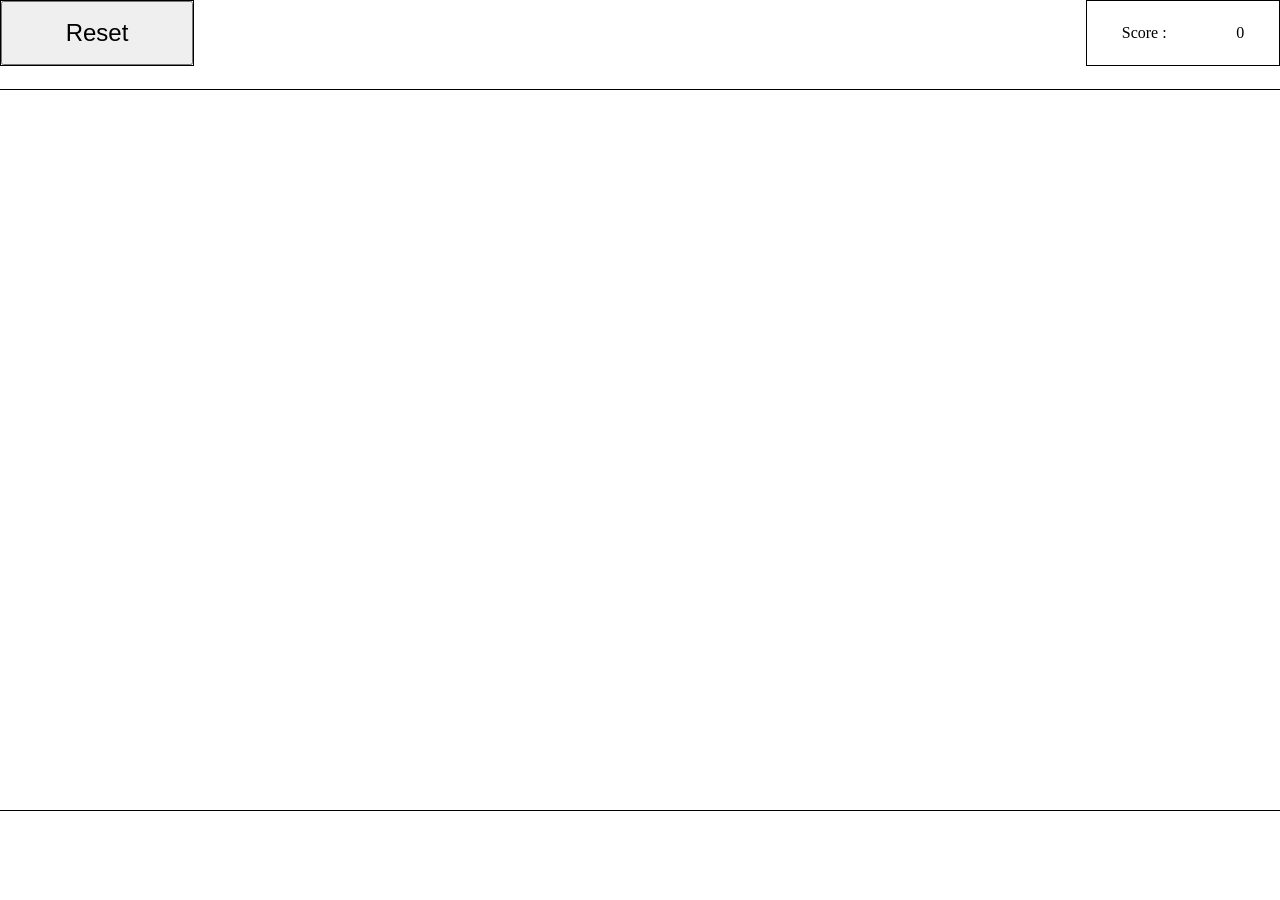
==== index.html @ f9005aab "First commit" ====
<!DOCTYPE html>
<html lang="en">
<head>
    <meta charset="UTF-8">
    <meta http-equiv="X-UA-Compatible" content="IE=edge">
    <meta name="viewport" content="width=device-width, initial-scale=1.0">
    <link rel="stylesheet" href="style.css">
    <script src="script.js" defer></script>
    <title>Survive!</title>
</head>
<body>
    <div id="ui">
        <div id="retry">
            <button id="retry-button">Reset</button>
        </div>
        <div id="score-section">
            <p>Score : </p>
            <p id="actual-score">0</p>
        </div>
    </div>
    <canvas id="main-canvas"></canvas>
    <img src="layer-1.png" alt="" class = "background-image"><img src="layer-2.png" alt="" class = "background-image"><img src="layer-3.png" alt="" class = "background-image"><img src="layer-4.png" alt="" class = "background-image">
    <img src="bestestest-ship.png" alt="" id="player-image">
    <img src="black-rocket.png" alt="" id="enemy-image">
    <img src="bullet.svg" alt="" id="bullet">
    <img src="Ellipse 2.svg" alt="" id="pickup">
</body>
</html>
---- style.css ----
*
{
    margin: 0px;
    padding: 0px;
}
img
{
    display: none;
}
#ui
{
    display: flex;
    justify-content: space-between;
    height : 10%;
}
#retry
{
    border : 1px solid black;
    width : 15%;
}
#retry-button
{
    display: block;
    width : 100%;
    padding : 1rem;
    font-size: 1.5rem;
}
#score-section
{
    display: flex;
    justify-content: space-around;
    align-items: center;
    width : 15%;
    border: 1px solid black;
}
#main-canvas
{
    width : 100%;
    height : 80%;
    position: absolute;
    top : 50%;
    left : 50%;
    transform: translate(-50%, -50%);
    border : 1px solid black;
}
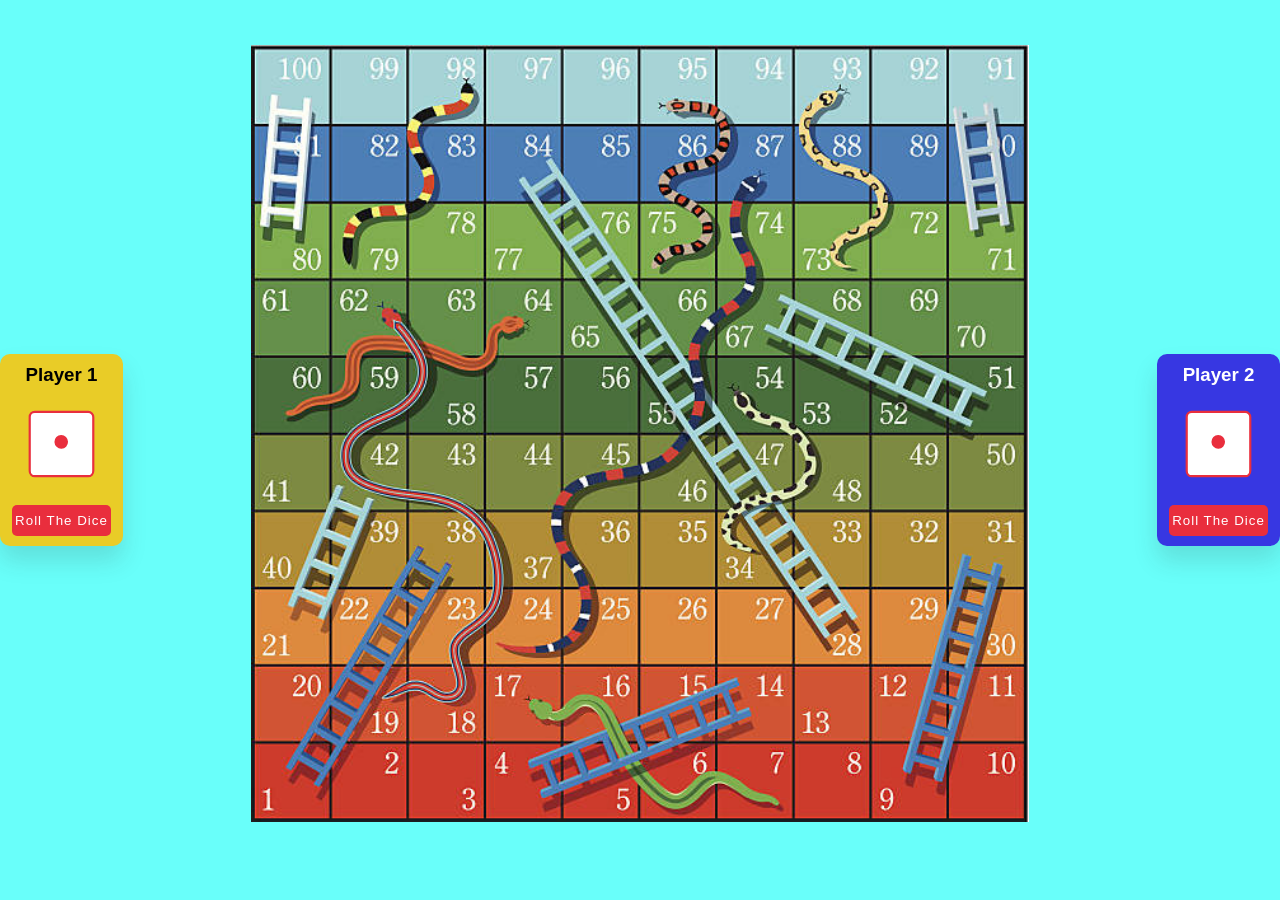
==== commit 246f3ccc: "Added responsiveness" ====
--- a/index.html
+++ b/index.html
@@ -1,28 +1,46 @@
-<!DOCTYPE html>
-<html lang="en">
-<head>
-    <meta charset="UTF-8">
-    <meta http-equiv="X-UA-Compatible" content="IE=edge">
-    <meta name="viewport" content="width=device-width, initial-scale=1.0">
-    <link rel="stylesheet" href="style.css">
-    <script src="script.js" defer></script>
-    <title>Survive!</title>
-</head>
-<body>
-    <div id="ui">
-        <div id="retry">
-            <button id="retry-button">Reset</button>
-        </div>
-        <div id="score-section">
-            <p>Score : </p>
-            <p id="actual-score">0</p>
-        </div>
-    </div>
-    <canvas id="main-canvas"></canvas>
-    <img src="layer-1.png" alt="" class = "background-image"><img src="layer-2.png" alt="" class = "background-image"><img src="layer-3.png" alt="" class = "background-image"><img src="layer-4.png" alt="" class = "background-image">
-    <img src="bestestest-ship.png" alt="" id="player-image">
-    <img src="black-rocket.png" alt="" id="enemy-image">
-    <img src="bullet.svg" alt="" id="bullet">
-    <img src="Ellipse 2.svg" alt="" id="pickup">
-</body>
+<!DOCTYPE html>
+<html lang="en">
+
+<head>
+    <meta charset="UTF-8">
+    <meta http-equiv="X-UA-Compatible" content="IE=edge">
+    <meta name="viewport" content="width=device-width, initial-scale=1.0">
+    <title>Snakes and Ladders</title>
+    <link href="https://fonts.googleapis.com/css2?family=Poppins:wght@500&display=swap" rel="stylesheet">
+    <link rel="stylesheet" href="styles.css">
+</head>
+
+<body>
+    <div class="game-frame">
+        <div class="dice-frame">
+            <div class="text1">
+                <h3><b>Player 1</b></h3>
+            </div>
+            <div class="dice">
+                <img src="img/dice-01.svg" id="dice-01" alt="">
+            </div>
+            <div class="btn-box">
+                <button class="btn" id="btn1">Roll The Dice</button>
+            </div>
+        </div>
+
+        <div class="board">
+            <img src="img/board.jpg" alt="">
+        </div>
+
+        <div class="dice-frame" id="frame2">
+            <div class="text2">
+                <h3><b>Player 2</b></h3>
+            </div>
+            <div class="dice">
+                <img src="img/dice-01.svg" id="dice-02" alt="">
+            </div>
+            <div class="btn-box">
+                <button class="btn" id="btn2">Roll The Dice</button>
+            </div>
+        </div>
+    </div>
+    <script src="script.js"></script>
+</body>
+
 </html>
--- a/styles.css
+++ b/styles.css
@@ -0,0 +1,131 @@
+* {
+    margin: 0;
+    padding: 0;
+}
+
+img {
+    max-width: 100%;
+}
+
+.game-frame {
+    width: 100vw;
+    height: 100vh;
+    display: flex;
+    align-items: center;
+    justify-content: center;
+    column-gap: 10%;
+    background-color: rgb(105, 255, 250);
+    font-family: "Poppins", sans-serif;
+}
+
+.dice-frame {
+    box-shadow: 0 15px 25px rgba(50, 50, 50, 0.15);
+    border-radius: 10px;
+    width: 10vw;
+    height: 15vw;
+    display: flex;
+    flex-direction: column;
+    align-items: center;
+    justify-content: space-around;
+    background-color: rgb(233, 204, 39);
+}
+
+.board {
+    width: 90vh;
+    height: 90vh;
+    background: url(img/board.jpg);
+    background-repeat: no-repeat;
+    background-size: contain;
+    display: grid;
+    grid-template-rows: repeat(10, 1fr);
+    grid-template-columns: repeat(10, 1fr)
+}
+
+.box {
+    display: flex;
+    justify-content: center;
+    align-items: center;
+}
+
+.cir {
+    width: 100%;
+    height: 100%;
+    transform: scale(0.6);
+    border-radius: 100%;
+    opacity: 90%;
+}
+
+.dice {
+    width: 60%;
+}
+
+.btn-box {
+    width: 80%;
+}
+
+.btn {
+    background-color: #e92e3d;
+    border: none;
+    color: #ffffff;
+    padding: 8% 2%;
+    margin: 0;
+    width: 100%;
+    letter-spacing: 1px;
+    border-radius: 5px;
+    cursor: pointer;
+}
+
+@keyframes shake {
+    0% {
+        transform: rotate(8deg);
+    }
+
+    50% {
+        transform: rotate(-8deg);
+    }
+
+    100% {
+        transform: rotate(8deg);
+    }
+}
+
+.shake {
+    animation: shake 0.5s infinite;
+}
+
+.text1 {
+    color: black;
+    width: 100%;
+    text-align: center;
+}
+
+.text2 {
+    color: white;
+}
+
+#frame2 {
+    background-color: rgb(55, 55, 226);
+}
+
+@media only screen and (max-width : 1175px) {
+    .game-frame {
+        column-gap: 5%;
+    }
+}
+
+@media only screen and (max-width : 1050px) {
+    .dice-frame {
+        width: 12vw;
+        height: 18vw;
+    }
+}
+
+@media only screen and (max-width : 850px) {
+
+    .text1,
+    .text2 {
+        display: none;
+    }
+
+    .dice-frame{justify-content: center;}
+}
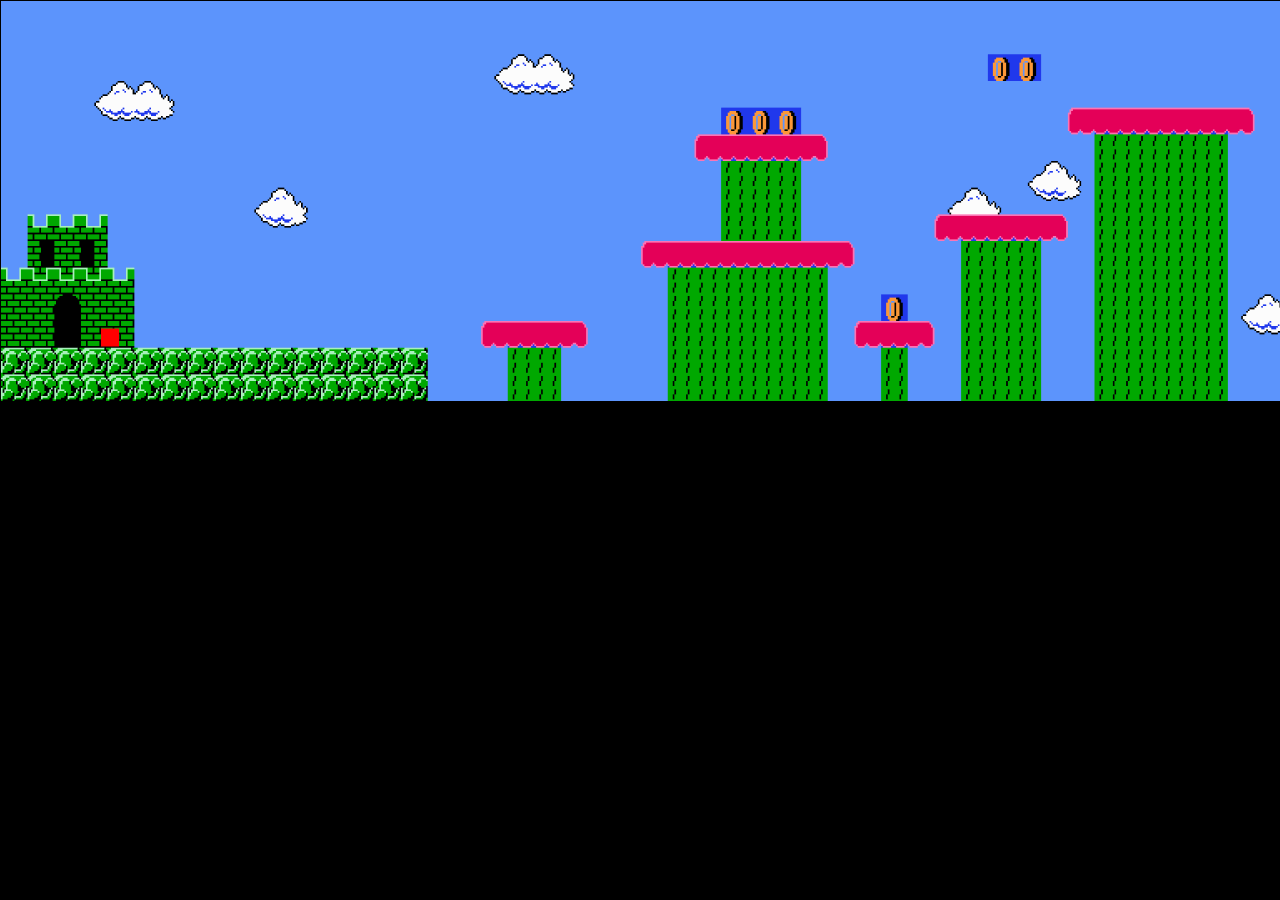
==== commit 848e80d4: "Little Bit Working" ====
--- a/index.html
+++ b/index.html
@@ -1,46 +1,23 @@
 <!DOCTYPE html>
 <html lang="en">
-
 <head>
     <meta charset="UTF-8">
     <meta http-equiv="X-UA-Compatible" content="IE=edge">
     <meta name="viewport" content="width=device-width, initial-scale=1.0">
-    <title>Snakes and Ladders</title>
-    <link href="https://fonts.googleapis.com/css2?family=Poppins:wght@500&display=swap" rel="stylesheet">
-    <link rel="stylesheet" href="styles.css">
+    <title>Impossible Mario</title>
+    <link rel="stylesheet" href="index.css">
+    <style>
+        body{
+            background-color: black;
+        }
+        canvas{
+            background-color: black;
+            border: 1px solid black;
+        }
+    </style>
 </head>
-
 <body>
-    <div class="game-frame">
-        <div class="dice-frame">
-            <div class="text1">
-                <h3><b>Player 1</b></h3>
-            </div>
-            <div class="dice">
-                <img src="img/dice-01.svg" id="dice-01" alt="">
-            </div>
-            <div class="btn-box">
-                <button class="btn" id="btn1">Roll The Dice</button>
-            </div>
-        </div>
-
-        <div class="board">
-            <img src="img/board.jpg" alt="">
-        </div>
-
-        <div class="dice-frame" id="frame2">
-            <div class="text2">
-                <h3><b>Player 2</b></h3>
-            </div>
-            <div class="dice">
-                <img src="img/dice-01.svg" id="dice-02" alt="">
-            </div>
-            <div class="btn-box">
-                <button class="btn" id="btn2">Roll The Dice</button>
-            </div>
-        </div>
-    </div>
-    <script src="script.js"></script>
+    <canvas></canvas>
+    <script type="module" src="index.js"></script>
 </body>
-
 </html>
--- a/index.css
+++ b/index.css
@@ -0,0 +1,13 @@
+*{
+    margin: 0;
+}
+
+.container{
+    width: 100vw;
+    display: flex;
+    align-items: center;
+    justify-content: center;
+    height: 400px;
+    flex-direction: column;
+}
+
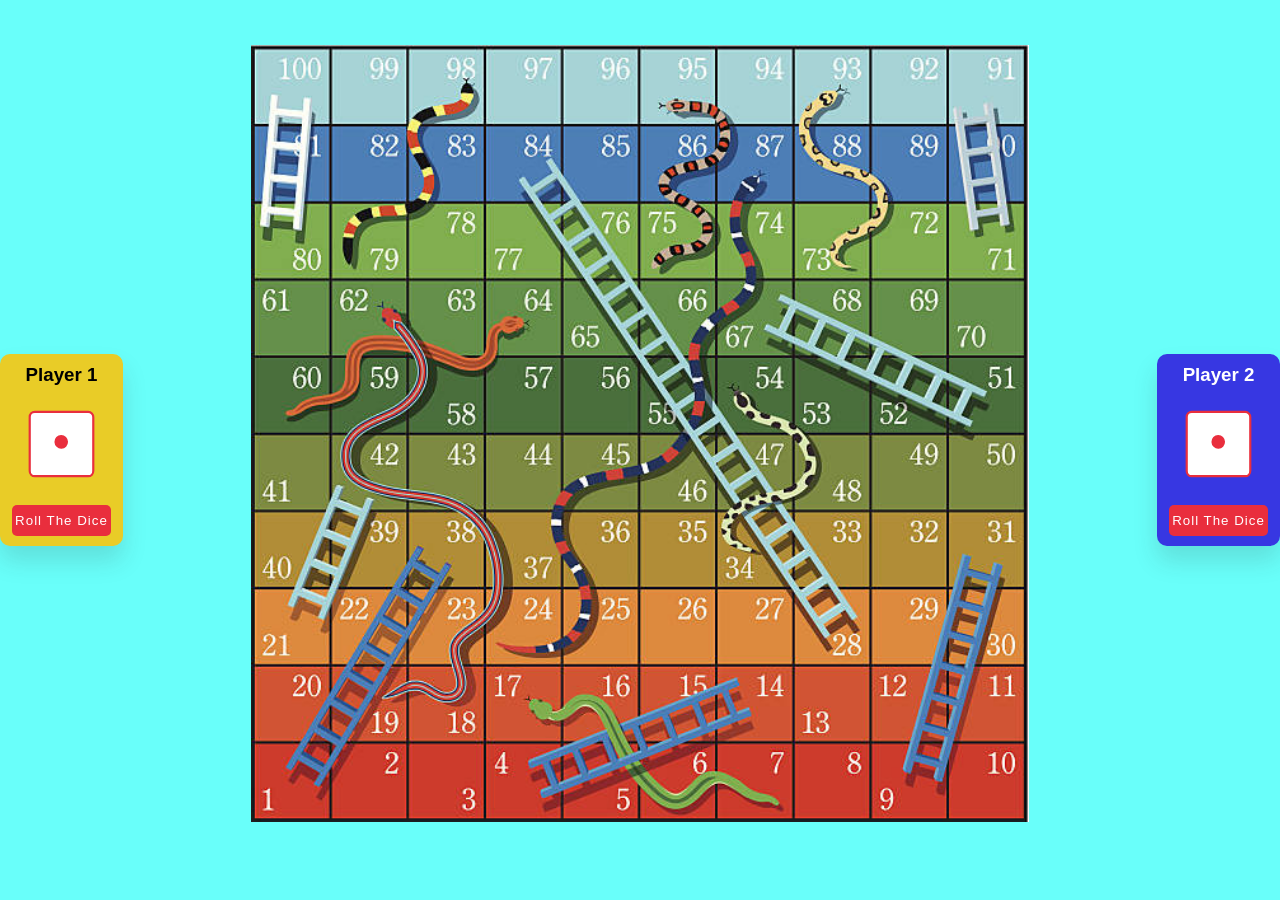
==== commit 6009133b: "Added dice control and custom msg box" ====
--- a/index.html
+++ b/index.html
@@ -1,23 +1,56 @@
 <!DOCTYPE html>
 <html lang="en">
+
 <head>
     <meta charset="UTF-8">
     <meta http-equiv="X-UA-Compatible" content="IE=edge">
     <meta name="viewport" content="width=device-width, initial-scale=1.0">
-    <title>Impossible Mario</title>
-    <link rel="stylesheet" href="index.css">
-    <style>
-        body{
-            background-color: black;
-        }
-        canvas{
-            background-color: black;
-            border: 1px solid black;
-        }
-    </style>
+    <title>Snakes and Ladders</title>
+    <link href="https://fonts.googleapis.com/css2?family=Poppins:wght@500&display=swap" rel="stylesheet">
+    <link rel="stylesheet" href="styles.css">
 </head>
+
 <body>
-    <canvas></canvas>
-    <script type="module" src="index.js"></script>
+    <div class="game-frame">
+        <div class="dice-frame">
+            <div class="text1">
+                <h3><b>Player 1</b></h3>
+            </div>
+            <div class="dice">
+                <img src="img/dice-01.svg" id="dice-01" alt="">
+            </div>
+            <div class="btn-box">
+                <button class="btn" id="btn1">Roll The Dice</button>
+            </div>
+        </div>
+
+        <div class="board">
+            <img src="img/board.jpg" alt="">
+        </div>
+
+        <div class="dice-frame" id="frame2">
+            <div class="text2">
+                <h3><b>Player 2</b></h3>
+            </div>
+            <div class="dice">
+                <img src="img/dice-01.svg" id="dice-02" alt="">
+            </div>
+            <div class="btn-box">
+                <button class="btn" id="btn2">Roll The Dice</button>
+            </div>
+        </div>
+        <div class="msg-box" id="pl1">
+            <p>Player 1 is the winner!</p>
+            <button class="ok-btn">OK</button>
+        </div>
+        <div class="msg-box" id="pl2">
+            <p>Player 2 is the winner!</p>
+            <button class="ok-btn">OK</button>
+        </div>
+    </div>
+
+
+    <script src="script.js"></script>
 </body>
+
 </html>
--- a/styles.css
+++ b/styles.css
@@ -0,0 +1,178 @@
+* {
+    margin: 0;
+    padding: 0;
+}
+
+img {
+    max-width: 100%;
+}
+
+.game-frame {
+    width: 100vw;
+    height: 100vh;
+    display: flex;
+    align-items: center;
+    justify-content: center;
+    column-gap: 10%;
+    background-color: rgb(105, 255, 250);
+    font-family: "Poppins", sans-serif;
+}
+
+.dice-frame {
+    box-shadow: 0 15px 25px rgba(50, 50, 50, 0.15);
+    border-radius: 10px;
+    width: 10vw;
+    height: 15vw;
+    display: flex;
+    flex-direction: column;
+    align-items: center;
+    justify-content: space-around;
+    background-color: rgb(233, 204, 39);
+}
+
+.board {
+    width: 90vh;
+    height: 90vh;
+    background: url(img/board.jpg);
+    background-repeat: no-repeat;
+    background-size: contain;
+    display: grid;
+    grid-template-rows: repeat(10, 1fr);
+    grid-template-columns: repeat(10, 1fr)
+}
+
+.box {
+    display: flex;
+    justify-content: center;
+    align-items: center;
+}
+
+.cir {
+    width: 100%;
+    height: 100%;
+    transform: scale(0.6);
+    border-radius: 100%;
+    opacity: 90%;
+}
+
+.dice {
+    width: 60%;
+}
+
+.btn-box {
+    width: 80%;
+}
+
+.btn {
+    background-color: #e92e3d;
+    border: none;
+    color: #ffffff;
+    padding: 8% 2%;
+    margin: 0;
+    width: 100%;
+    letter-spacing: 1px;
+    border-radius: 5px;
+    cursor: pointer;
+}
+
+@keyframes shake {
+    0% {
+        transform: rotate(8deg);
+    }
+
+    50% {
+        transform: rotate(-8deg);
+    }
+
+    100% {
+        transform: rotate(8deg);
+    }
+}
+
+.shake {
+    animation: shake 0.5s infinite;
+}
+
+.text1 {
+    color: black;
+    width: 100%;
+    text-align: center;
+}
+
+.text2 {
+    color: white;
+}
+
+#frame2 {
+    background-color: rgb(55, 55, 226);
+}
+
+.btn-dis {
+    background-color: #e3848cfe;
+}
+
+.msg-box {
+    position: absolute;
+    display: flex;
+    flex-direction: column;
+    height: 20vh;
+    width: 40vh;
+    font-size: 18px;
+    padding: 0% 2%;
+    background-color: yellow;
+    justify-content: center;
+    align-items: center;
+    box-shadow: 0 15px 15px #00000044;
+    border-radius: 5px;
+    row-gap: 7%;
+}
+
+.ok-btn {
+    align-self: flex-end;
+    padding: 1% 2%;
+    cursor: pointer;
+}
+
+#pl1 {
+    display: none;
+}
+
+#pl2 {
+    display: none;
+    color: white;
+    background-color: rgb(55, 55, 226);
+}
+
+
+@media only screen and (max-width : 1175px) {
+    .game-frame {
+        column-gap: 5%;
+    }
+}
+
+@media only screen and (max-width : 1050px) {
+    .dice-frame {
+        width: 12vw;
+        height: 18vw;
+    }
+
+    .msg-box {
+        font-size: 15px;
+    }
+}
+
+@media only screen and (max-width : 850px) {
+
+    .text1,
+    .text2 {
+        display: none;
+    }
+
+    .dice-frame {
+        justify-content: center;
+    }
+
+    .msg-box {
+        font-size: 13px;
+    }
+}
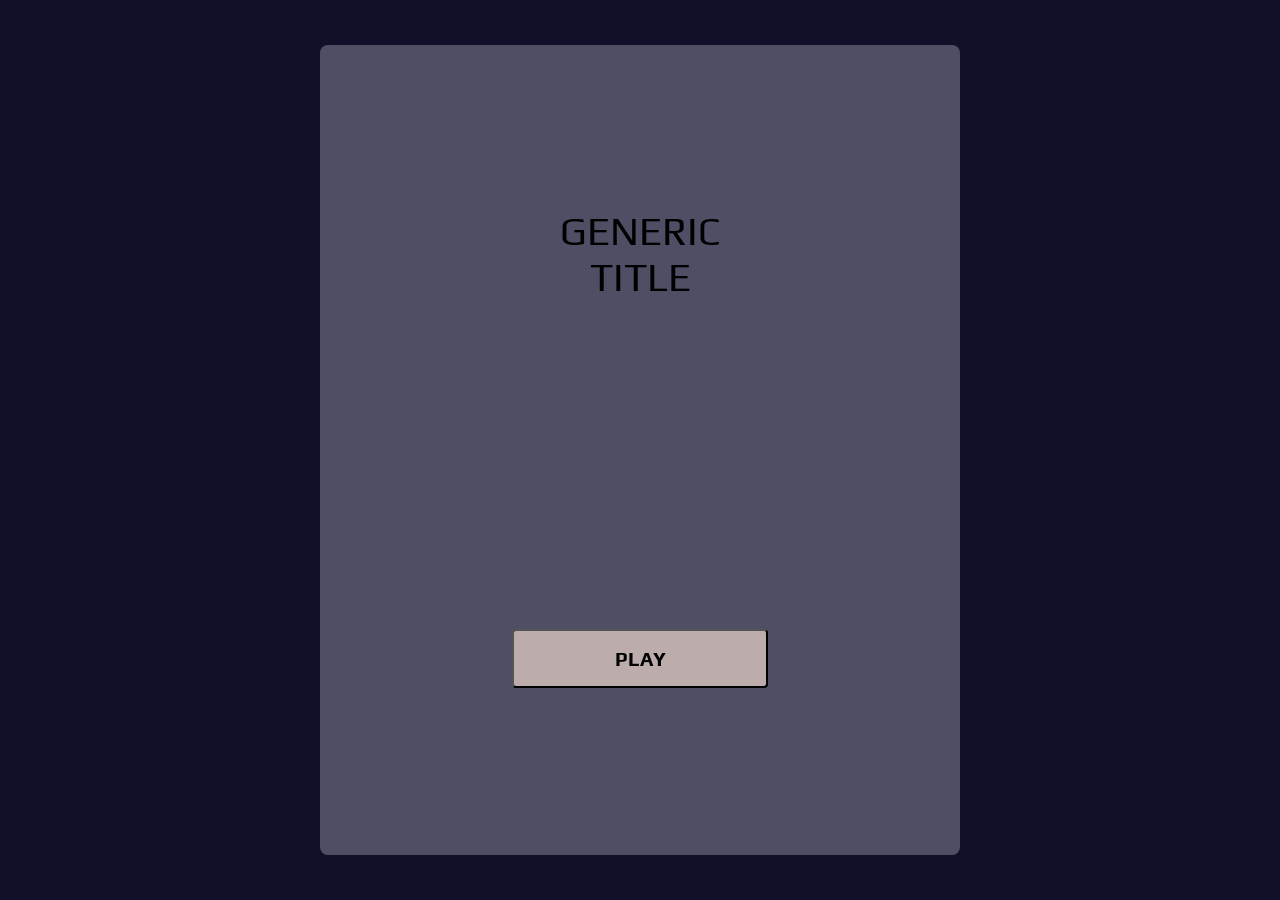
==== commit 5b995a53: "Added powerups, removed score drop system, added UI for starting and ending game, added sounds and m" ====
--- a/index.html
+++ b/index.html
@@ -1,56 +1,67 @@
-<!DOCTYPE html>
-<html lang="en">
-
-<head>
-    <meta charset="UTF-8">
-    <meta http-equiv="X-UA-Compatible" content="IE=edge">
-    <meta name="viewport" content="width=device-width, initial-scale=1.0">
-    <title>Snakes and Ladders</title>
-    <link href="https://fonts.googleapis.com/css2?family=Poppins:wght@500&display=swap" rel="stylesheet">
-    <link rel="stylesheet" href="styles.css">
-</head>
-
-<body>
-    <div class="game-frame">
-        <div class="dice-frame">
-            <div class="text1">
-                <h3><b>Player 1</b></h3>
-            </div>
-            <div class="dice">
-                <img src="img/dice-01.svg" id="dice-01" alt="">
-            </div>
-            <div class="btn-box">
-                <button class="btn" id="btn1">Roll The Dice</button>
-            </div>
-        </div>
-
-        <div class="board">
-            <img src="img/board.jpg" alt="">
-        </div>
-
-        <div class="dice-frame" id="frame2">
-            <div class="text2">
-                <h3><b>Player 2</b></h3>
-            </div>
-            <div class="dice">
-                <img src="img/dice-01.svg" id="dice-02" alt="">
-            </div>
-            <div class="btn-box">
-                <button class="btn" id="btn2">Roll The Dice</button>
-            </div>
-        </div>
-        <div class="msg-box" id="pl1">
-            <p>Player 1 is the winner!</p>
-            <button class="ok-btn">OK</button>
-        </div>
-        <div class="msg-box" id="pl2">
-            <p>Player 2 is the winner!</p>
-            <button class="ok-btn">OK</button>
-        </div>
-    </div>
-
-
-    <script src="script.js"></script>
-</body>
-
-</html>+<!DOCTYPE html>
+<html lang="en">
+  <head>
+    <meta charset="UTF-8" />
+    <meta http-equiv="X-UA-Compatible" content="IE=edge" />
+    <meta name="viewport" content="width=device-width, initial-scale=1.0" />
+    <link rel="stylesheet" href="style.css" />
+    <link rel="preconnect" href="https://fonts.googleapis.com" />
+    <link rel="preconnect" href="https://fonts.gstatic.com" crossorigin />
+    <link
+      href="https://fonts.googleapis.com/css2?family=Play&display=swap"
+      rel="stylesheet"
+    />
+    <script src="script.js" defer></script>
+    <title>Survive!</title>
+  </head>
+  <body>
+    <!-- Start menu -->
+    <div id="start-screen" class="screen">
+      <div class="container">
+        <div class="title">GENERIC TITLE</div>
+        <div class="button-section">
+        <div class="play">
+            <button id="play-button">PLAY</button>
+        </div>
+        </div>
+    </div>
+    </div>
+    <!-- Actual game screen -->
+    <div class="screen" id="game-area">
+    <div id="ui">
+      <div id="score-section">
+        <p>SCORE :</p>
+        <p id="actual-score">0</p>
+      </div>
+    </div>
+    <canvas id="main-canvas"></canvas>
+    <img src="1 Backgrounds/1/Day/1.png" alt="" class="background-image" />
+    <img src="1 Backgrounds/1/Night/2.png" alt="" class="background-image" />
+    <img src="1 Backgrounds/1/Night/3.png" alt="" class="background-image" />
+    <img src="1 Backgrounds/1/Night/4.png" alt="" class="background-image" />
+    <img src="rocket.png" alt="" id="player-image" />
+    <img src="black-rocket.png" alt="" id="enemy-image" />
+    <img src="bullet.svg" alt="" id="bullet" />
+    <img src="shroom-smol.png" alt="" id="invincible" />
+    <img src="final-bolt.png" alt="" id="speed-up">
+    <!-- <img src="Ellipse 2.svg" alt="" id="pickup"> -->
+    <img src="final-death-image.png" alt="" id="enemy-image-death" />
+    <img src="white-rocket.png" alt="" id="invincible-player">
+    <audio src="audio/actual-bgm.wav" id="bgm"></audio>
+    <audio src="audio/enemy-death.wav" id="enemy-death"></audio>
+    <audio src="audio/player-death.wav" id="player-death"></audio>
+    </div>
+    <!-- Game over menu, can only navigate back to game -->
+    <div class="screen" id="game-over">
+      <div class="container">
+        <div class="title">GAME OVER!</div>
+        <div class="button-section">
+        <div class="play">
+            <button id="retry-button">TRY AGAIN</button>
+            <button id="main-menu-button">BACK TO MAIN MENU</button>
+        </div>
+        </div>
+    </div>
+    </div>
+  </body>
+</html>
--- a/style.css
+++ b/style.css
@@ -0,0 +1,93 @@
+* {
+  margin: 0px;
+  padding: 0px;
+}
+html
+{
+  height : 100vh;
+}
+body
+{
+  height : 100%;
+  font-family: "Play", sans-serif;
+}
+img,
+audio, .screen {
+  display: none;
+}
+#start-screen, #game-over
+{
+  justify-content: center;
+  align-items: center;
+  width: 100%;
+  height: 100%;
+  background-color: rgb(16, 16, 43);
+}
+.container
+{
+  display: flex;
+  border-radius: 8px;
+  flex-direction: column;
+  justify-content: space-around;
+  align-items: center;
+  width : 50%;
+  height : 90%;
+  background-color: rgb(78, 78, 100);
+}
+.container .title
+{
+  font-size: 2.5rem;
+  width : 40%;
+  text-align: center;
+}
+.button-section
+{
+  width : 40%;
+}
+.button-section button
+{
+  border-radius: 4px;
+  background-color: rgb(189, 172, 172);
+  font-family: "Play", sans-serif;
+  font-size : 1.25rem;
+  font-weight : 600;
+  display: block;
+  padding : 1rem;
+  margin : 0.25rem 0rem;
+  width : 100%;
+}
+#game-area
+{
+  width : 100%;
+  height : 100%;
+  background-color: black;
+  flex-direction: column;
+  align-items: center;
+  justify-content: space-between;
+}
+#ui {
+  font-family: "Play", sans-serif;
+  width: 90%;
+  display: flex;
+  justify-content: space-between;
+  height: 5%;
+}
+#score-section {
+  background-color: rgb(25, 25, 180);
+  color: white;
+  display: flex;
+  justify-content: space-around;
+  align-items: center;
+  width: 15%;
+  border: 1px solid white;
+}
+#main-canvas {
+  image-rendering: pixelated;
+  width: 90%;
+  height: 80%;
+  /* position: absolute;
+    top : 50%;
+    left : 50%;
+    transform: translate(-50%, -50%); */
+  border: 1px solid black;
+}
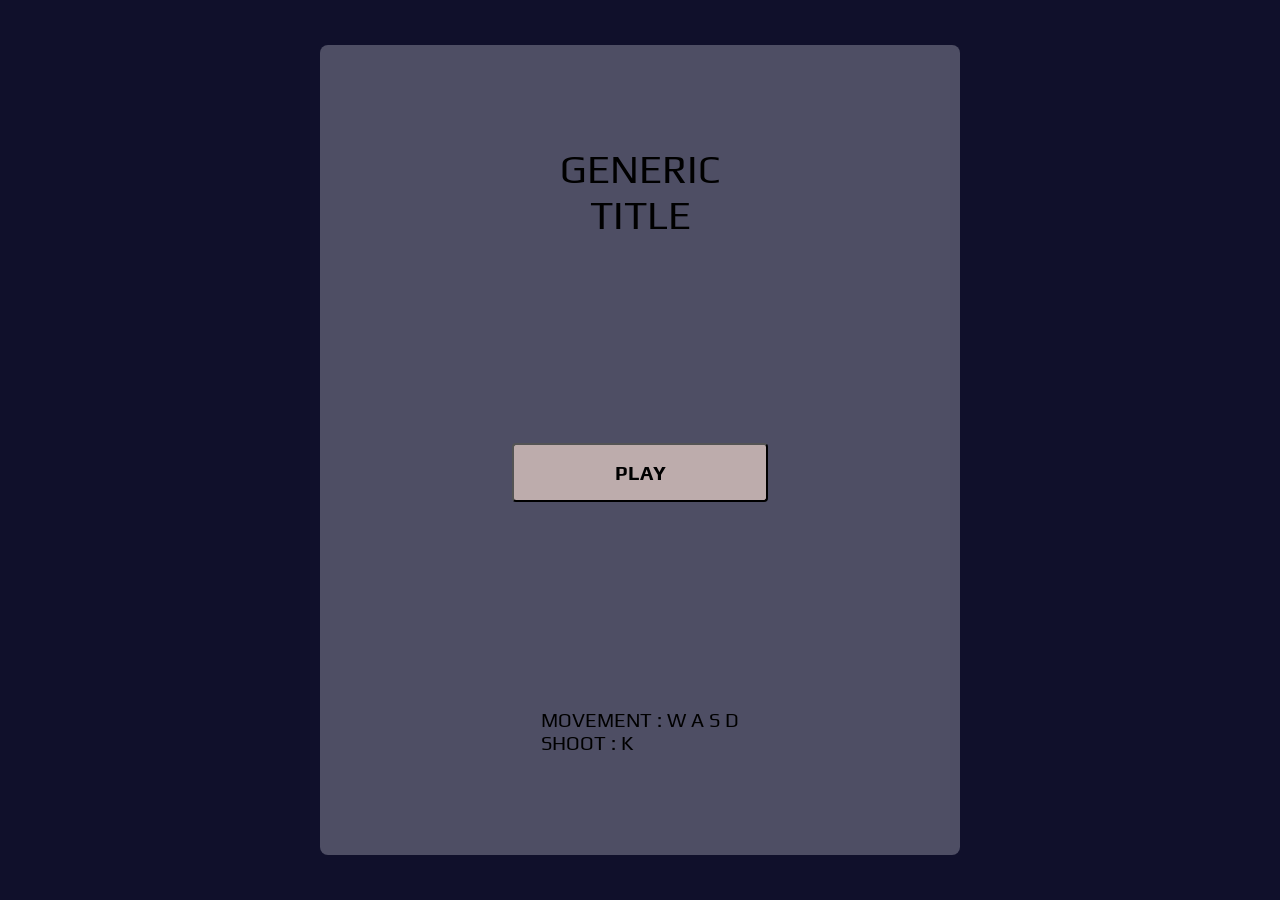
==== commit 1fa06b90: "File structure cleaned up" ====
--- a/index.html
+++ b/index.html
@@ -24,6 +24,10 @@
             <button id="play-button">PLAY</button>
         </div>
         </div>
+        <div class="instructions">
+          <p>MOVEMENT : W A S D</p>
+          <p>SHOOT : K</p>
+        </div>
     </div>
     </div>
     <!-- Actual game screen -->
@@ -35,18 +39,17 @@
       </div>
     </div>
     <canvas id="main-canvas"></canvas>
-    <img src="1 Backgrounds/1/Day/1.png" alt="" class="background-image" />
-    <img src="1 Backgrounds/1/Night/2.png" alt="" class="background-image" />
-    <img src="1 Backgrounds/1/Night/3.png" alt="" class="background-image" />
-    <img src="1 Backgrounds/1/Night/4.png" alt="" class="background-image" />
-    <img src="rocket.png" alt="" id="player-image" />
-    <img src="black-rocket.png" alt="" id="enemy-image" />
-    <img src="bullet.svg" alt="" id="bullet" />
-    <img src="shroom-smol.png" alt="" id="invincible" />
-    <img src="final-bolt.png" alt="" id="speed-up">
-    <!-- <img src="Ellipse 2.svg" alt="" id="pickup"> -->
-    <img src="final-death-image.png" alt="" id="enemy-image-death" />
-    <img src="white-rocket.png" alt="" id="invincible-player">
+    <img src="/images/1.png" alt="" class="background-image" />
+    <img src="/images/2.png" alt="" class="background-image" />
+    <img src="/images/3.png" alt="" class="background-image" />
+    <img src="/images/4.png" alt="" class="background-image" />
+    <img src="/images/rocket.png" alt="" id="player-image" />
+    <img src="/images/black-rocket.png" alt="" id="enemy-image" />
+    <img src="/images/bullet.svg" alt="" id="bullet" />
+    <img src="/images/shroom-smol.png" alt="" id="invincible" />
+    <img src="/images/final-bolt.png" alt="" id="speed-up">
+    <img src="/images/final-death-image.png" alt="" id="enemy-image-death" />
+    <img src="/images/white-rocket.png" alt="" id="invincible-player">
     <audio src="audio/actual-bgm.wav" id="bgm"></audio>
     <audio src="audio/enemy-death.wav" id="enemy-death"></audio>
     <audio src="audio/player-death.wav" id="player-death"></audio>
--- a/style.css
+++ b/style.css
@@ -22,6 +22,10 @@
   width: 100%;
   height: 100%;
   background-color: rgb(16, 16, 43);
+}
+.instructions
+{
+  font-size : 1.25rem;
 }
 .container
 {
@@ -63,7 +67,7 @@
   background-color: black;
   flex-direction: column;
   align-items: center;
-  justify-content: space-between;
+  justify-content: center;
 }
 #ui {
   font-family: "Play", sans-serif;
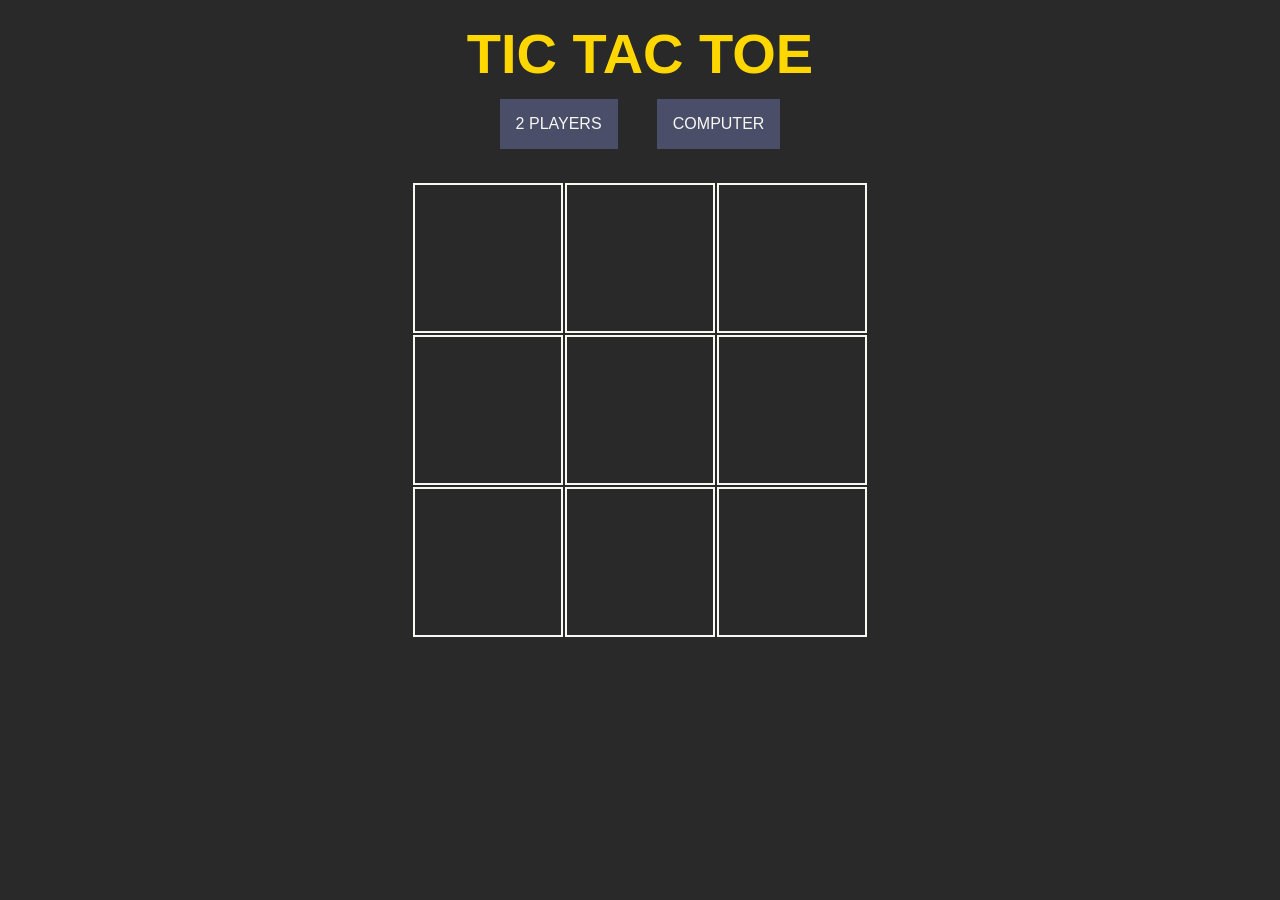
==== commit 03ef055e: "Add files via upload" ====
--- a/index.html
+++ b/index.html
@@ -1,70 +1,41 @@
-<!DOCTYPE html>
-<html lang="en">
-  <head>
-    <meta charset="UTF-8" />
-    <meta http-equiv="X-UA-Compatible" content="IE=edge" />
-    <meta name="viewport" content="width=device-width, initial-scale=1.0" />
-    <link rel="stylesheet" href="style.css" />
-    <link rel="preconnect" href="https://fonts.googleapis.com" />
-    <link rel="preconnect" href="https://fonts.gstatic.com" crossorigin />
-    <link
-      href="https://fonts.googleapis.com/css2?family=Play&display=swap"
-      rel="stylesheet"
-    />
-    <script src="script.js" defer></script>
-    <title>Survive!</title>
-  </head>
-  <body>
-    <!-- Start menu -->
-    <div id="start-screen" class="screen">
-      <div class="container">
-        <div class="title">GENERIC TITLE</div>
-        <div class="button-section">
-        <div class="play">
-            <button id="play-button">PLAY</button>
-        </div>
-        </div>
-        <div class="instructions">
-          <p>MOVEMENT : W A S D</p>
-          <p>SHOOT : K</p>
-        </div>
-    </div>
-    </div>
-    <!-- Actual game screen -->
-    <div class="screen" id="game-area">
-    <div id="ui">
-      <div id="score-section">
-        <p>SCORE :</p>
-        <p id="actual-score">0</p>
-      </div>
-    </div>
-    <canvas id="main-canvas"></canvas>
-    <img src="/images/1.png" alt="" class="background-image" />
-    <img src="/images/2.png" alt="" class="background-image" />
-    <img src="/images/3.png" alt="" class="background-image" />
-    <img src="/images/4.png" alt="" class="background-image" />
-    <img src="/images/rocket.png" alt="" id="player-image" />
-    <img src="/images/black-rocket.png" alt="" id="enemy-image" />
-    <img src="/images/bullet.svg" alt="" id="bullet" />
-    <img src="/images/shroom-smol.png" alt="" id="invincible" />
-    <img src="/images/final-bolt.png" alt="" id="speed-up">
-    <img src="/images/final-death-image.png" alt="" id="enemy-image-death" />
-    <img src="/images/white-rocket.png" alt="" id="invincible-player">
-    <audio src="audio/actual-bgm.wav" id="bgm"></audio>
-    <audio src="audio/enemy-death.wav" id="enemy-death"></audio>
-    <audio src="audio/player-death.wav" id="player-death"></audio>
-    </div>
-    <!-- Game over menu, can only navigate back to game -->
-    <div class="screen" id="game-over">
-      <div class="container">
-        <div class="title">GAME OVER!</div>
-        <div class="button-section">
-        <div class="play">
-            <button id="retry-button">TRY AGAIN</button>
-            <button id="main-menu-button">BACK TO MAIN MENU</button>
-        </div>
-        </div>
-    </div>
-    </div>
-  </body>
-</html>
+<!DOCTYPE html>
+<html lang="en">
+
+<head>
+
+
+    <link rel="stylesheet" href="styles.css">
+    <meta charset="UTF-8">
+    <meta http-equiv="X-UA-Compatible" content="IE=edge">
+    <meta name="viewport" content="width=device-width, initial-scale=1.0">
+    <title>Document</title>
+</head>
+
+<body>
+    <h1>TIC TAC TOE</h1>
+    <div class="mode"><button id="players">2 PLAYERS</button><button id="computer">COMPUTER</button></div>
+    <div class="box">
+        <table class="rows">
+            <tr>
+                <td id="r11"></td>
+                <td id="r12"></td>
+                <td id="r13"></td>
+            </tr>
+            <tr>
+                <td id="r21"></td>
+                <td id="r22"></td>
+                <td id="r23"></td>
+            </tr>
+
+            <tr>
+                <td id="r31"></td>
+                <td id="r32"></td>
+                <td id="r33"></td>
+            </tr>
+        </table>
+    </div>
+    
+    <script src="script.js"></script>
+</body>
+
+</html>
--- a/styles.css
+++ b/styles.css
@@ -0,0 +1,190 @@
+body {
+    background-color: #292929;
+    display: flex;
+    flex-direction: column;
+    align-items: center;
+    justify-content: center;
+    font-family: Arial, sans-serif;
+    animation: fadeIn 1s ease-in-out;
+}
+
+@keyframes fadeIn {
+    0% {
+        opacity: 0;
+    }
+    100% {
+        opacity: 1;
+    }
+}
+
+.mode {
+    width: 20rem;
+    display: flex;
+    justify-content: space-around;
+    align-items: baseline;
+    animation: slideIn 1s ease-in-out;
+}
+
+@keyframes slideIn {
+    0% {
+        transform: translateY(-20px);
+        opacity: 0;
+    }
+    100% {
+        transform: translateY(0);
+        opacity: 1;
+    }
+}
+
+.mode button {
+    background-color: #4A4E69;
+    color: #F8F8F2;
+    font-size: 1rem;
+    margin-bottom: 2rem;
+    padding: 1rem;
+    border: none;
+    cursor: pointer;
+    font-family: inherit;
+    transition: background-color 0.3s ease;
+}
+
+.mode button:focus {
+    background-color: #63ACE5;
+    outline: none;
+}
+
+.mode button:hover {
+    background-color: #55B4E4;
+    transform: scale(1.1);
+}
+
+h1 {
+    margin-top: 1vw;
+    color: #FFD700;
+    font-size: 3.5rem;
+    margin-bottom: 1vw;
+    font-family: "Segoe UI", Tahoma, Geneva, Verdana, sans-serif;
+    animation: pulse 1s infinite;
+}
+
+@keyframes pulse {
+    0% {
+        transform: scale(1);
+    }
+    50% {
+        transform: scale(1.2);
+    }
+    100% {
+        transform: scale(1);
+    }
+}
+
+.rows td {
+    width: 9rem;
+    height: 9rem;
+    border: 2px solid #F8F8F2;
+    position: relative;
+    animation: fadeIn 1s ease-in-out;
+}
+
+.rows td img {
+    max-width: 100%;
+    max-height: 100%;
+    position: absolute;
+    top: 50%;
+    left: 50%;
+    transform: translate(-50%, -50%);
+}
+
+.rows td:hover {
+    transform: scale(1.1);
+    transition: transform 0.3s ease;
+    background-color: #3498DB; 
+    border-color: #3498DB; 
+}
+
+.rows td:hover img {
+    opacity: 0.8;
+}
+.alert {
+    position: fixed;
+    top: 0;
+    left: 0;
+    width: 100%;
+    height: 100%;
+    display: flex;
+    align-items: center;
+    justify-content: center;
+    background-color: rgba(0, 0, 0, 0.5);
+    z-index: 9999;
+    animation: fadeIn 0.5s ease-in-out;
+  }
+  
+  .alert-content {
+    background-color: #292929;
+    padding: 2rem;
+    text-align: center;
+    animation: slideIn 0.5s ease-in-out;
+  }
+  
+  @keyframes fadeIn {
+    0% {
+      opacity: 0;
+    }
+    100% {
+      opacity: 1;
+    }
+  }
+  
+  @keyframes slideIn {
+    0% {
+      transform: translateY(-20px);
+      opacity: 0;
+    }
+    100% {
+      transform: translateY(0);
+      opacity: 1;
+    }
+  }
+  
+  .alert h2 {
+    color: #FFD700;
+    font-size: 2rem;
+    margin-bottom: 1rem;
+    font-family: "Segoe UI", Tahoma, Geneva, Verdana, sans-serif;
+    animation: pulse 1s infinite;
+  }
+  
+  .alert button {
+    background-color: #4A4E69;
+    color: #F8F8F2;
+    font-size: 1rem;
+    padding: 1rem 2rem;
+    border: none;
+    cursor: pointer;
+    font-family: inherit;
+    transition: background-color 0.3s ease;
+  }
+  
+  .alert button:focus {
+    background-color: #63ACE5;
+    outline: none;
+  }
+  
+  .alert button:hover {
+    background-color: #55B4E4;
+    transform: scale(1.1);
+  }
+  
+  @keyframes pulse {
+    0% {
+      transform: scale(1);
+    }
+    50% {
+      transform: scale(1.2);
+    }
+    100% {
+      transform: scale(1);
+    }
+  }
+  
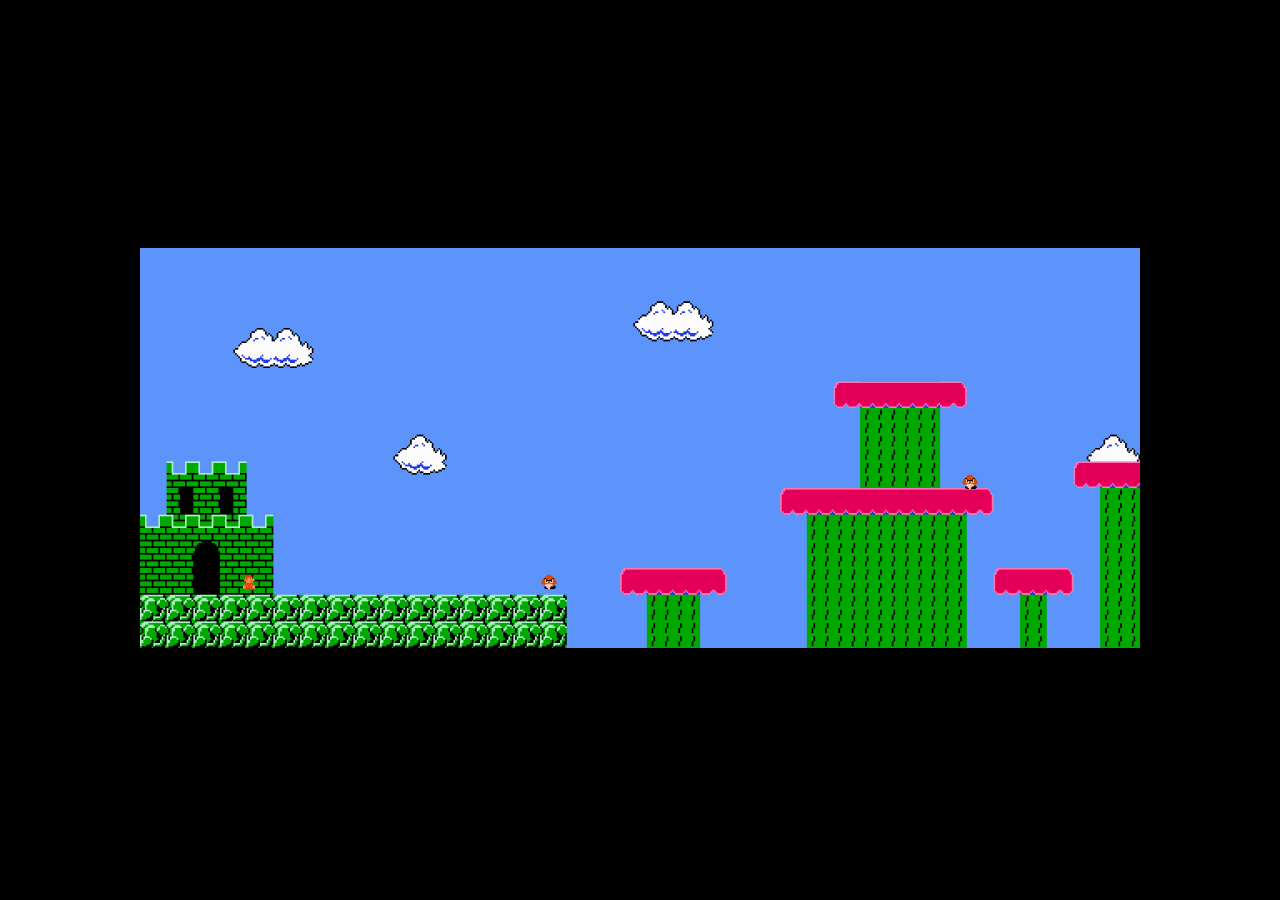
==== commit 207d1502: "Added joystick almost final" ====
--- a/index.html
+++ b/index.html
@@ -1,41 +1,31 @@
 <!DOCTYPE html>
 <html lang="en">
-
 <head>
-
-
-    <link rel="stylesheet" href="styles.css">
     <meta charset="UTF-8">
     <meta http-equiv="X-UA-Compatible" content="IE=edge">
     <meta name="viewport" content="width=device-width, initial-scale=1.0">
-    <title>Document</title>
+    <title>Impossible Mario</title>
+    <link rel="stylesheet" href="index.css">
+    <style>
+        body{
+            background-color: black;
+            display: flex;
+            justify-content: center;
+            align-items: center;
+            height: 100vh;
+        }
+        canvas{
+            background-color: black;
+            border: 1px solid black;
+        }
+    </style>
 </head>
-
 <body>
-    <h1>TIC TAC TOE</h1>
-    <div class="mode"><button id="players">2 PLAYERS</button><button id="computer">COMPUTER</button></div>
-    <div class="box">
-        <table class="rows">
-            <tr>
-                <td id="r11"></td>
-                <td id="r12"></td>
-                <td id="r13"></td>
-            </tr>
-            <tr>
-                <td id="r21"></td>
-                <td id="r22"></td>
-                <td id="r23"></td>
-            </tr>
-
-            <tr>
-                <td id="r31"></td>
-                <td id="r32"></td>
-                <td id="r33"></td>
-            </tr>
-        </table>
+    <div class="wrapper">
+        <audio src="game-assets/backgroundTheme.mp3" autoplay loop volume="0.7"></audio>
+        <canvas id="joystick"></canvas>
+        <canvas></canvas>
+        <script type="module" src="index.js"></script>
     </div>
-    
-    <script src="script.js"></script>
 </body>
-
 </html>
--- a/index.css
+++ b/index.css
@@ -0,0 +1,27 @@
+*{
+    margin: 0;
+}
+
+.container{
+    width: 100vw;
+    display: flex;
+    align-items: center;
+    justify-content: center;
+    height: 400px;
+    flex-direction: column;
+}
+
+#joystick{
+    display: none;
+}
+
+@media (max-width:400px) {
+    #joystick{
+        display: block;
+        position: absolute;
+        top:75%;
+        left: 15%;
+        z-index: 1;
+        border-radius:50%;
+    }
+}
